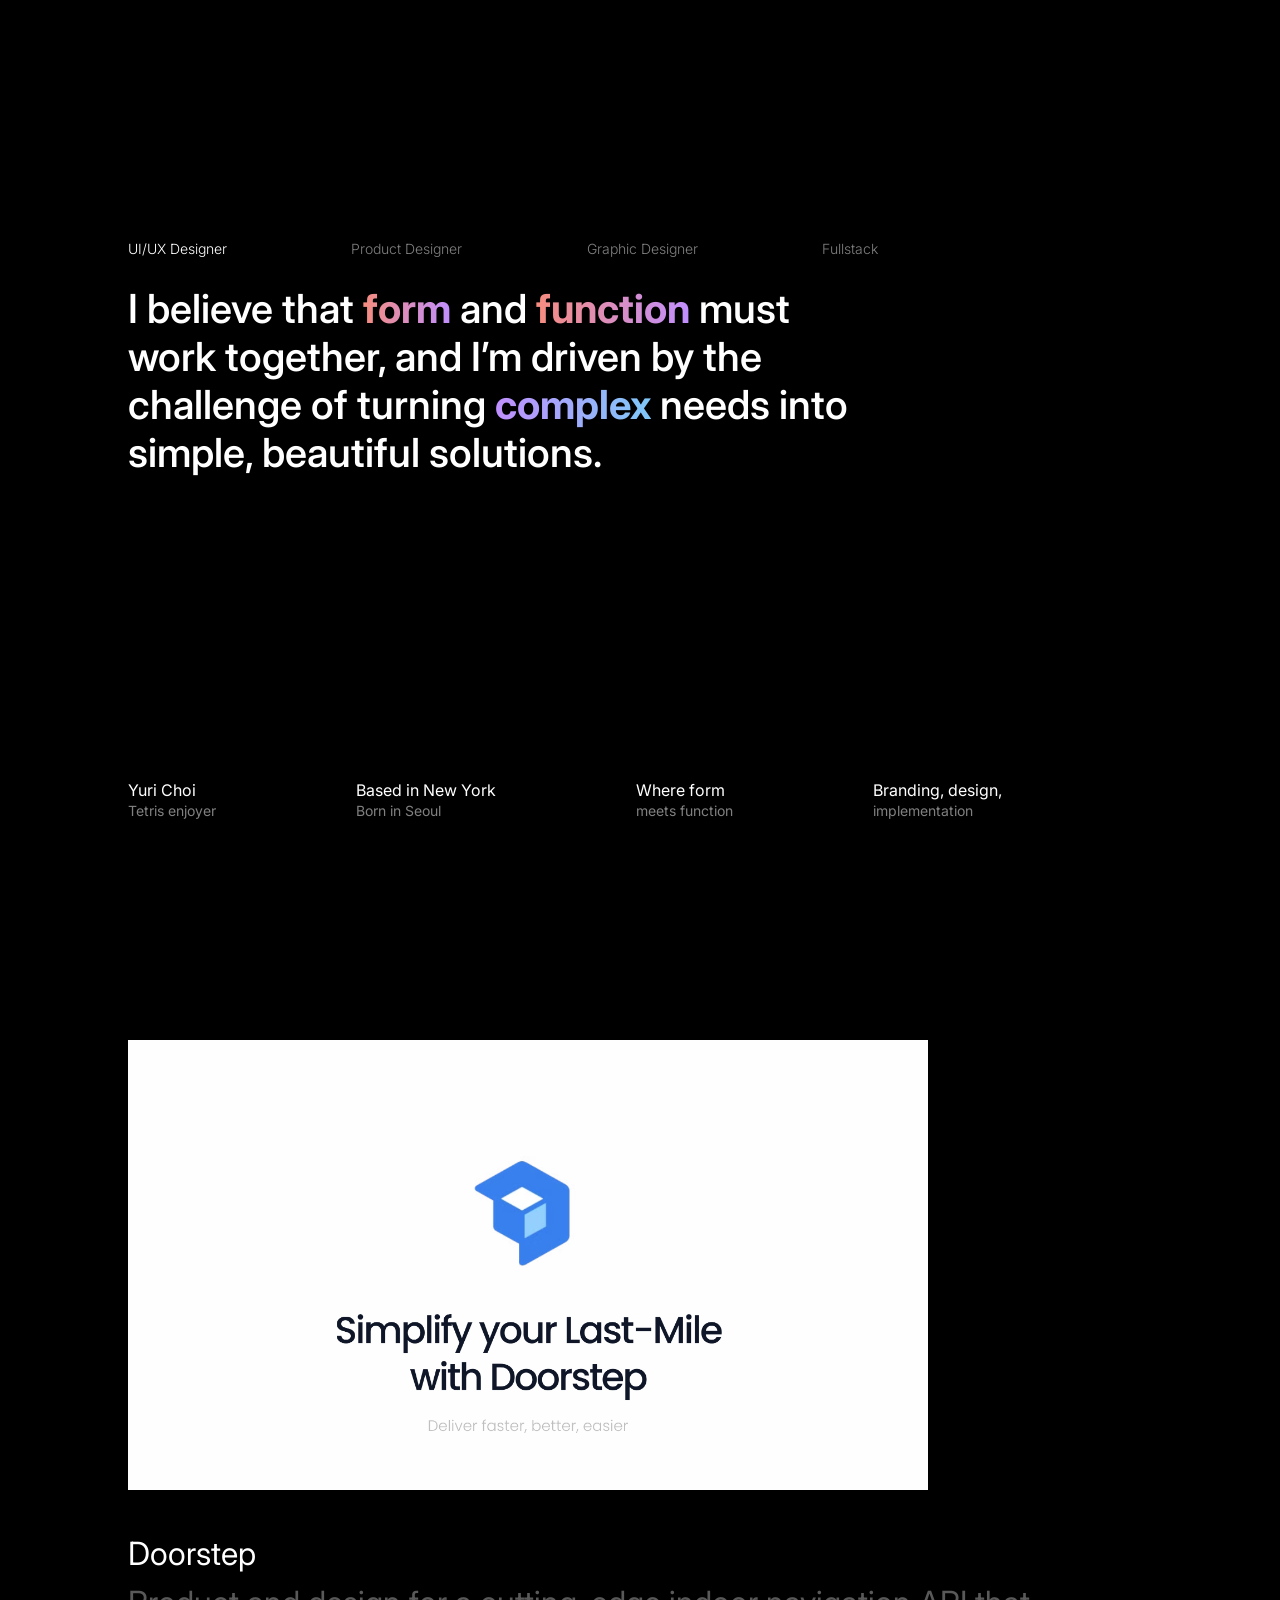
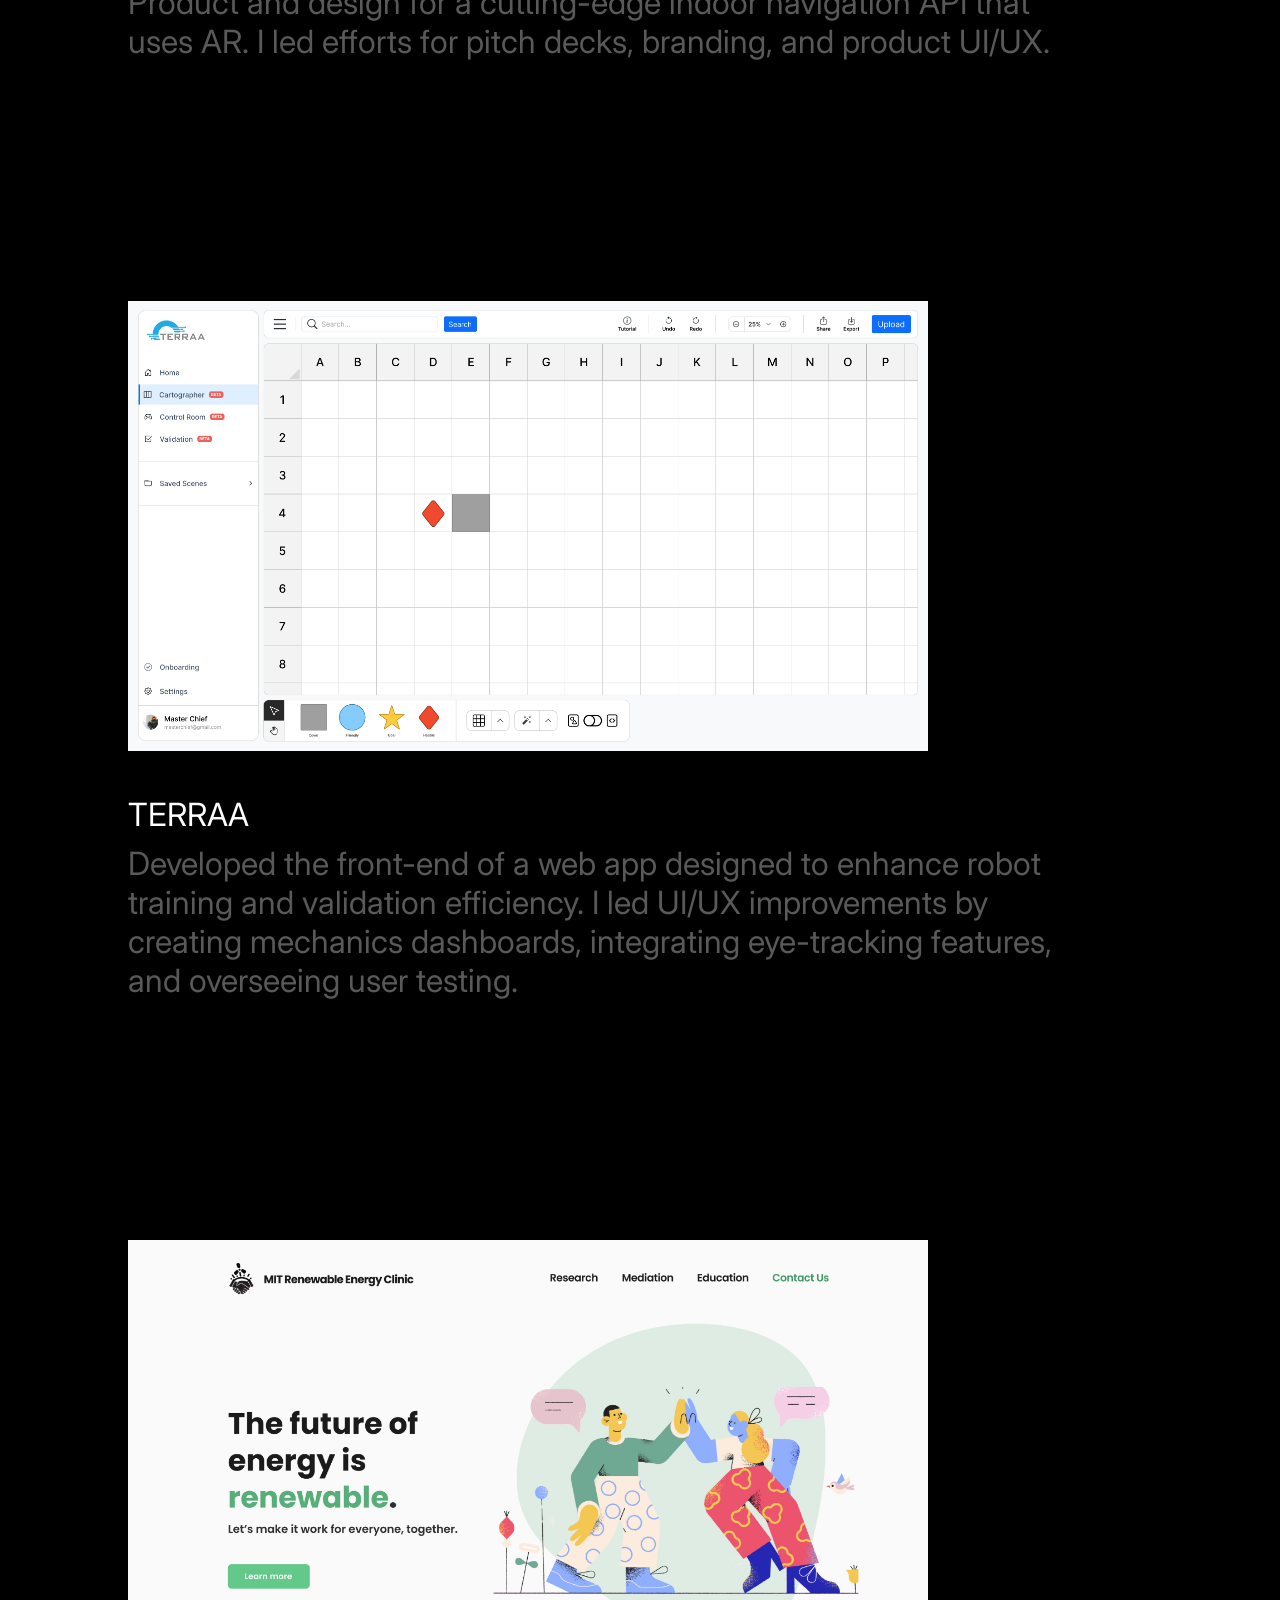
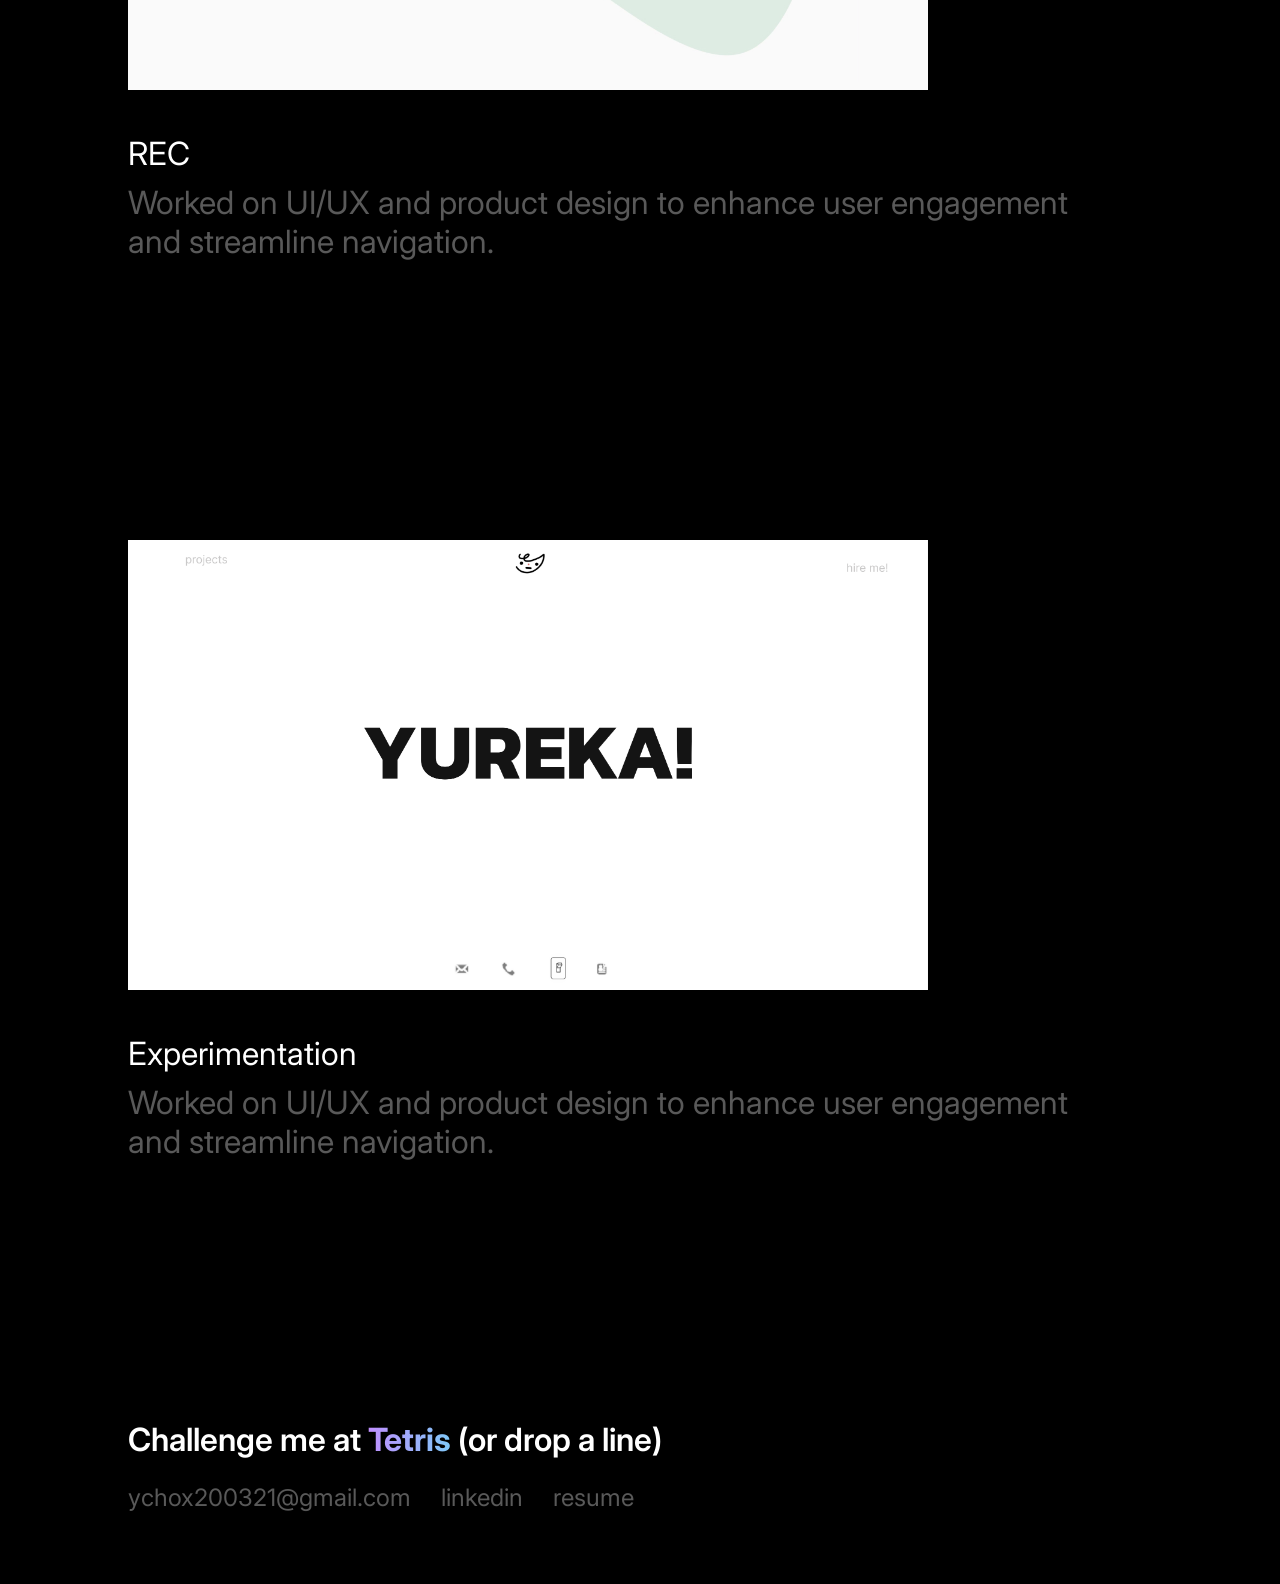
==== index.html @ b7917684 "main to index.html" ====
<!DOCTYPE html>
<html lang="en">
<head>
  <meta charset="UTF-8">
  <meta name="viewport" content="width=device-width, initial-scale=1.0">
  <title>Landing Page with Grid Scroll</title>
  <link href="https://fonts.googleapis.com/css2?family=Inter:wght@400;600;700&display=swap" rel="stylesheet">
  <link rel="stylesheet" href="css/styles.css">
</head>
<body>

    <!-- Loading Screen -->
    <div class="loading-screen" id="loading-screen">
      <div class="loading-text">yuri*choi</div>
  </div>

  <!-- Landing Section -->
  <section class="landing-page">
    <div class="content">
        <nav>
        <ul id="nav-menu">
            <li class="active">UI/UX Designer</li>
            <li>Product Designer</li>
            <li>Graphic Designer</li>
            <li>Fullstack</li>
        </ul>
        </nav>
        
        <main>
        <h1 id="dynamic-text">
            I bring end-to-end product acumen, from <span class="highlight highlight1">vision and strategy</span> to discovery and delivery.
            I'll <span class="highlight highlight2">partner</span> closely with you to generate the highest impact possible.
        </h1>
        </main>

      <footer>
        <div class="location">Yuri Choi<br><small>Tetris enjoyer</small></div>
        <div class="location">Based in New York<br><small>Born in Seoul</small></div>
        <div class="location">Where form<br><small>meets function</small></div>
        <div class="location">Branding, design, <br><small>implementation</small></div>
      </footer>
    </div>
  </section>

  <section class="slideshow-section">
    <div class="slideshow-container" id="slideshow">
      <div class="slide active">
        <div class="image-wrapper">
          <img src="images/doorstep1.png" alt="Slide 1">
        </div>
        
      </div>
      <div class="slide">
        <div class="image-wrapper">
          <img src="images/doorstep2.png" alt="Slide 2">
        </div>
        
      </div>

      <div class="slide">
        <div class="image-wrapper">
          <img src="images/ds.png" alt="Slide 3">
        </div>
      </div>

      <div class="slide">
        <div class="image-wrapper">
          <img src="images/doorstep3.png" alt="Slide 3">
        </div>
      </div>

      <div class="slide">
        <div class="image-wrapper">
          <img src="images/doorstep4.png" alt="Slide 3">
        </div>
      </div>
    </div>
    <div class="caption" id="dynamic-caption">
      Doorstep
      <span class="subtext">Product and design for a cutting-edge indoor navigation API that uses AR. I led efforts for pitch decks, branding, and product UI/UX.</span>
  </div>
  </section>


  <section class="slideshow-section">
    <div class="slideshow-container" id="slideshow-another">
      <div class="slide">
        <div class="image-wrapper">
          <img src="images/Cartographer (1).png" alt="Another Company Slide 2">
        </div>
      </div>
      <div class="slide">
        <div class="image-wrapper">
          <img src="images/Cartographer (2).png" alt="Another Company Slide 3">
        </div>
      </div>
      <div class="slide">
        <div class="image-wrapper">
          <img src="images/Cartographer3.png" alt="Another Company Slide 3">
        </div>
      </div>
    </div>
    <div class="caption" id="dynamic-caption">
      TERRAA
      <span class="subtext">Developed the front-end of a web app designed to enhance robot training and validation efficiency. I led UI/UX improvements by creating mechanics dashboards, integrating eye-tracking features, and overseeing user testing.</span>
    </div>
  </section>


  <section class="slideshow-section">
    <div class="slideshow-container" id="slideshow-rec">
      <div class="slide">
        <div class="image-wrapper">
          <img src="images/landing.png" alt="Another Company Slide 2">
        </div>
      </div>
      <div class="slide">
        <div class="image-wrapper">
          <img src="images/research.png" alt="Another Company Slide 3">
        </div>
      </div>
      <div class="slide">
        <div class="image-wrapper">
          <img src="images/Group 39573.png" alt="Another Company Slide 3">
        </div>
      </div>
      <div class="slide">
        <div class="image-wrapper">
          <img src="images/logos.png" alt="Another Company Slide 3">
        </div>
      </div>
    </div>
    <div class="caption" id="dynamic-caption">
      REC
      <span class="subtext">Worked on UI/UX and product design to enhance user engagement and streamline navigation.</span>
    </div>
  </section>


  <section class="slideshow-section">
    <div class="slideshow-container" id="slideshow-portfolio">
      <div class="slide">
        <div class="image-wrapper">
          <img src="images/exp3.png" alt="Another Company Slide 2">
        </div>
      </div> 

      <div class="slide">
        <div class="image-wrapper">
          <img src="images/exp2.png" alt="Another Company Slide 3">
        </div>
      </div>

      <div class="slide">
        <div class="image-wrapper">
          <img src="images/experiment3.png" alt="Another Company Slide 3">
        </div>
      </div>

      <div class="slide">
        <div class="image-wrapper">
          <img src="images/exp5.png" alt="Another Company Slide 3">
        </div>
      </div>

    </div>
    <div class="caption" id="dynamic-caption">
      Experimentation
      <span class="subtext">Worked on UI/UX and product design to enhance user engagement and streamline navigation.</span>
    </div>
  </section>



  <!-- Black Footer Section -->
  <section class="footer-banner">
    <p>Challenge me at <span class="highlight highlight3">Tetris</span> (or drop a line)</p>
    <span class="sub">
      <a href="mailto:ychox200321@gmail.com">ychox200321@gmail.com</a> 
      <a href="https://www.linkedin.com/in/yurichoiprofile/" target="_blank" style="margin-left: 24px;">linkedin</a>
      <a href="https://www.linkedin.com/in/yurichoiprofile/" target="_blank" style="margin-left: 24px;">resume</a>
    </span>
  </section>
  




  <script src="js/scripts.js"></script>
</body>
</html>
---- css/styles.css ----
* {
    margin: 0;
    padding: 0;
    box-sizing: border-box;
  }
  
  body {
    font-family: 'Inter', sans-serif;
    background-color: #000;
    color: #fff;
    scroll-behavior: smooth; 
    user-select: none; 
    padding-right: 12%;
    padding-left: 10%;

  }
  
  img {
    -webkit-user-drag: none;
  }
  
  /* Landing Page */
  .landing-page {
    display: flex;
    justify-content: center;
    align-items: start;
    flex-direction: column;
    min-height: 100vh;
    position: relative;
    text-align: center;
  }
  
  .content {
    max-width: 750px;
    margin-top: -120px;
    width: 100%;
    text-align: left;

    min-height: 300px; /* set a minimum height to accommodate long text */
    display: flex;
    flex-direction: column;
    justify-content: flex-start; 

  }
  
  nav ul {
    list-style: none;
    display: flex;
    justify-content: space-between;
    gap: 20px;
    margin-bottom: 28px;
        
    opacity: 0;
    animation: slideInRight 1.4s ease forwards 0.7s;
    animation-delay: 2.1s;
  }
  
  nav ul li {
    color: rgba(255, 255, 255, 0.5);
    font-size: 14px;
    font-weight: 300;
    cursor: pointer; 
    transition: color 0.3s;
  }
  
  nav ul li:hover {
    color: #fff;
  }

  
  nav ul li.active {
    color: #fff;
  }
  
  main h1 {
    font-size: 40px;
    font-weight: 550;
    letter-spacing: -24%;
    line-height: 48px;
    pointer-events: none;
    text-align: left;

        
    opacity: 0;
    animation: slideInRight 1.4s ease forwards 0.7s; 
    animation-delay: 2.4s;
  }
  
  main h1 .highlight1, main h1 .highlight2 {
    background: linear-gradient(to right, #f68c7f, #c08fff); /* Gradient from orange to purple */
    -webkit-background-clip: text;
    color: transparent; /* Use the gradient as the text color */
  }

  .highlight1 {
    background: linear-gradient(to right, #f68c7f, #c08fff);
    -webkit-background-clip: text;
    color: transparent;
    font-weight: bold;
}

.highlight2 {
    background: linear-gradient(to right, #7fc8f8, #f68c7f);
    -webkit-background-clip: text;
    color: transparent;
    font-weight: bold;
}

.highlight3 {
    background: linear-gradient(to right, #c08fff, #7fc8f8);
    -webkit-background-clip: text;
    color: transparent;
    font-weight: bold;
}


  
  /* Footer aligned across full width of the parent container */
  footer {
    display: flex;
    justify-content: space-between;
    width: 100%; 
    max-width: 100%;
    position: absolute;
    bottom: 80px;
        
    opacity: 0; 
    animation: slideInRight 1.6s ease forwards 0.7s;
    animation-delay: 2.6s;
  }
  
  .location {
    font-size: 16px;
  }
  
  .location small {
    font-size: 14px;
    font-weight: 400;
    color: rgba(255, 255, 255, 0.5);
  }
  
  /* Slideshow Section */
  .slideshow-section {
    display: flex;
    justify-content: center;

    flex-direction: column;
    min-height: 100vh;  
    /* background-color: #111; */
    text-align: center;
    
    
  }

  .slideshow-container {
    position: relative;
    width: 90%;
    max-width: 800px;
    display: flex;
    justify-content: center;
    align-items: center;
    flex-direction: column;
    
}

.image-wrapper {
    width: 100%;
    aspect-ratio: 16/9;
    display: flex;
    justify-content: center;
    align-items: center;
    overflow: hidden;
    cursor: pointer; 
}

.image-wrapper img {
    width: 100%;
    height: 100%;
    object-fit: cover; 
}

  
  .caption {
    color: #fff;
    font-size: 32px;
    margin-top: 20px;
    text-align: left;
    padding-top: 24px;
    margin-right: 50px;
    font-weight: 400;
    

    
  }

  .caption .subtext {
    display: block;
    /* font-size: 24px; */
    font-weight: 400;
    color: #595959;
    margin-top: 5px;
    margin-top: 10px;
}

  .slide {
    display: none;
    position: relative;
  }
  
  .active {
    display: block;
  }
  
  .slideshow-container {
    position: relative;
    cursor: pointer; 
  }
  
  .slideshow-container:hover::before,
  .slideshow-container:hover::after {
    content: '';
    position: absolute;
    width: 50%;
    height: 100%;
    top: 0;
    cursor: pointer;
  }
  
  .slideshow-container:hover::before {
    left: 0;
    cursor: url('left-arrow.png'), auto; /* Change cursor to left arrow */
  }
  
  .slideshow-container:hover::after {
    right: 0;
    cursor: url('right-arrow.png'), auto; /* Change cursor to right arrow */
  }

  /* Footer Banner Styling */
.footer-banner {
  background-color: #000; /* Black background */
  color: #fff; /* White text */
  text-align: left;
  padding-top: 120px;
  padding-bottom: 72px;
  font-size: 32px;
  font-weight: 600;
  position: relative;
  bottom: 0;
  width: 100%;
  z-index: 1;
}

.footer-banner p {
  margin: 0;
}



.footer-banner .sub {
  display: block; /* Ensures it appears on a new line */
  font-size: 24px; /* Smaller font size for subtext */
  color: #595959; 
  font-weight: 400;
  margin-top: 24px;
  
  
}

.footer-banner .sub a {
  color: #595959; 
  text-decoration:none;
  transition: color 0.3s ease;
  
  
  
}

.footer-banner .sub a:hover {
  color: transparent;  
  background: linear-gradient(to right, #f68c7f, #c08fff);
  -webkit-background-clip: text;
}



/* Loading Screen */
.loading-screen {
  position: fixed;
  top: 0;
  left: 0;
  width: 100%;
  height: 100%;
  background-color: #000;
  display: flex;
  justify-content: flex-start; /* Align content to the left */
  align-items: center;
  padding-left: 10%; /* Adds left padding */
  z-index: 9999;
  overflow: hidden;
}

.loading-text {
  font-size: 96px; 
  font-weight: 400;
  /* background: linear-gradient(to right, #f68c7f, #c08fff); */
  background-color: white;
  -webkit-background-clip: text;
  letter-spacing: -6px;
  animation: slideout 1.2s ease forwards 0.9s; 
}

/* Keyframes for loading in and sliding out animation */
@keyframes loadSlide {
  0% {
      opacity: 0;
      transform: translateX(0); /* Initial position */
  }
  30% {
      opacity: 1;
      transform: translateX(0); /* Fade in and stay left-aligned */
  }
  70% {
      opacity: 1;
      transform: translateX(0); /* Pause briefly */
  }
  100% {
      opacity: 0;
      transform: translateX(100%); /* Slide out to the right */
  }
}

/* Hide the loading screen after animation */
.hidden {
  display: none;
}

@keyframes slideout {
0% {
    opacity: 1;
    transform: translateY(0); /* Slight upward movement */
}
100% {
    opacity: 0;
    transform: translateY(-300px); /* Moves to its final position */
}
}

@keyframes slideInRight {
  0% {
    opacity: 0;
    transform: translateY(150px); /* Slight upward movement */
}
100% {
    opacity: 1;
    transform: translateY(0); /* Moves to its final position */
}
}








  @media screen and (min-width:1200px) {
    footer {
      justify-content: left;
      gap: 140px;
    }
  }

  @media screen and (max-width: 1180px) {


    main h1 {
        font-size: 40px;
    }

 

    .caption {
        font-size: 24px;
    }
}
  


@media screen and (max-width: 768px) {

    .caption {
        font-size: 18px;
    }


    main h1 {
        font-size: 32px;
        line-height: 32px;
    }

    .footer-banner {
      font-size: 28px;
    }
    .footer-banner .sub {
      font-size: 24px;
    }
}

@media screen and (max-width: 710px) {

  .caption {
      font-size: 16px;
  }


  main h1 {
      font-size: 32px;
      line-height: 36px;
  }

  .location {
    font-size: 12px;
  }
  .location small {
    font-size: 10px;  
  }
  nav ul li {
    font-size: 14px;
  }
  .footer-banner {
    font-size: 24px;
  }
  .footer-banner .sub {
    font-size: 20px;
  }
}

@media screen and (max-width: 590px) {
  nav ul li {
    font-size: 11px;
  }
  .location {
    font-size: 11px;
  }
  .location small {
    font-size: 10px;
  }
  .footer-banner {
    font-size: 20px;
  }
  .footer-banner .sub {
    font-size: 16px;
  }
}

@media screen and (max-width: 480px) {
    body {
        padding-left: 3%;
        padding-right: 3%;
    }

    .caption {
        font-size: 12px;
    }

 

    main h1 {
        font-size: 28px;
        line-height: 36px;
    }
    .footer-banner {
      font-size: 16px;
    }
    .footer-banner .sub {
      font-size: 12px;
    }
}
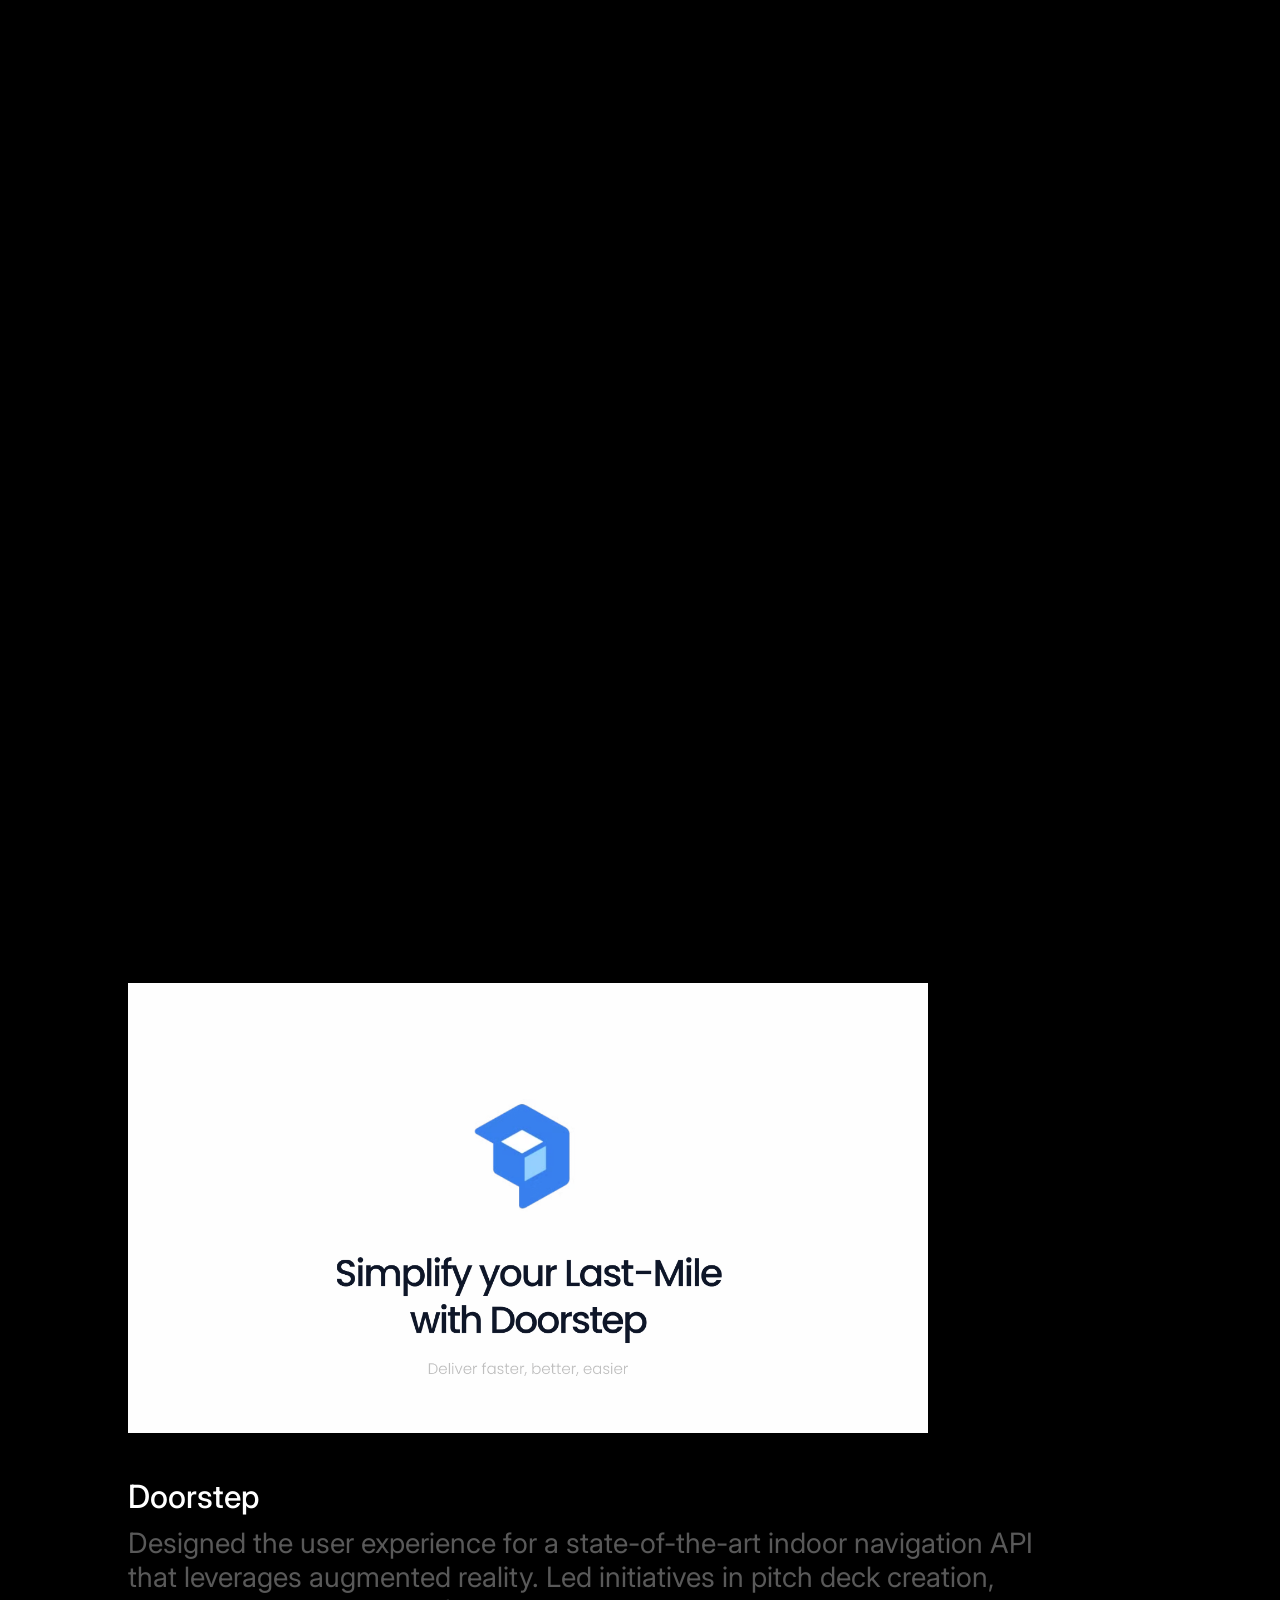
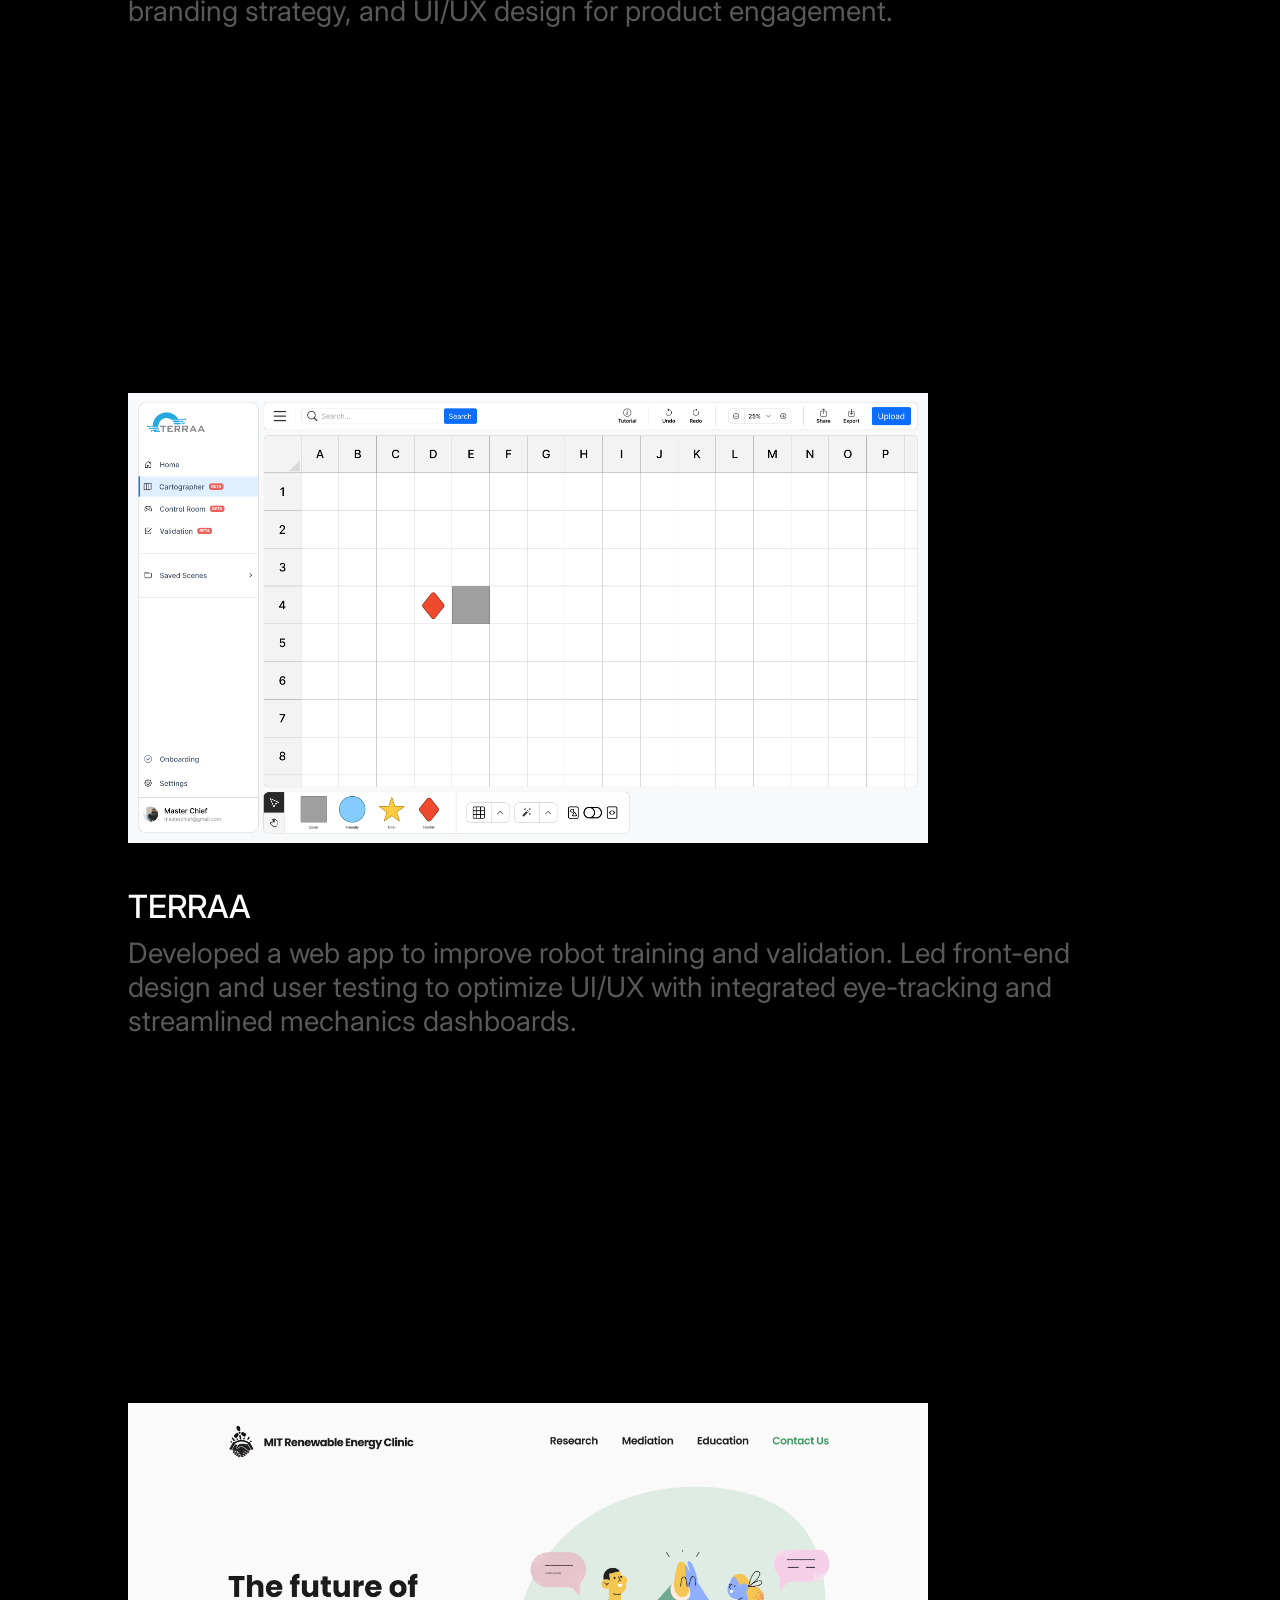
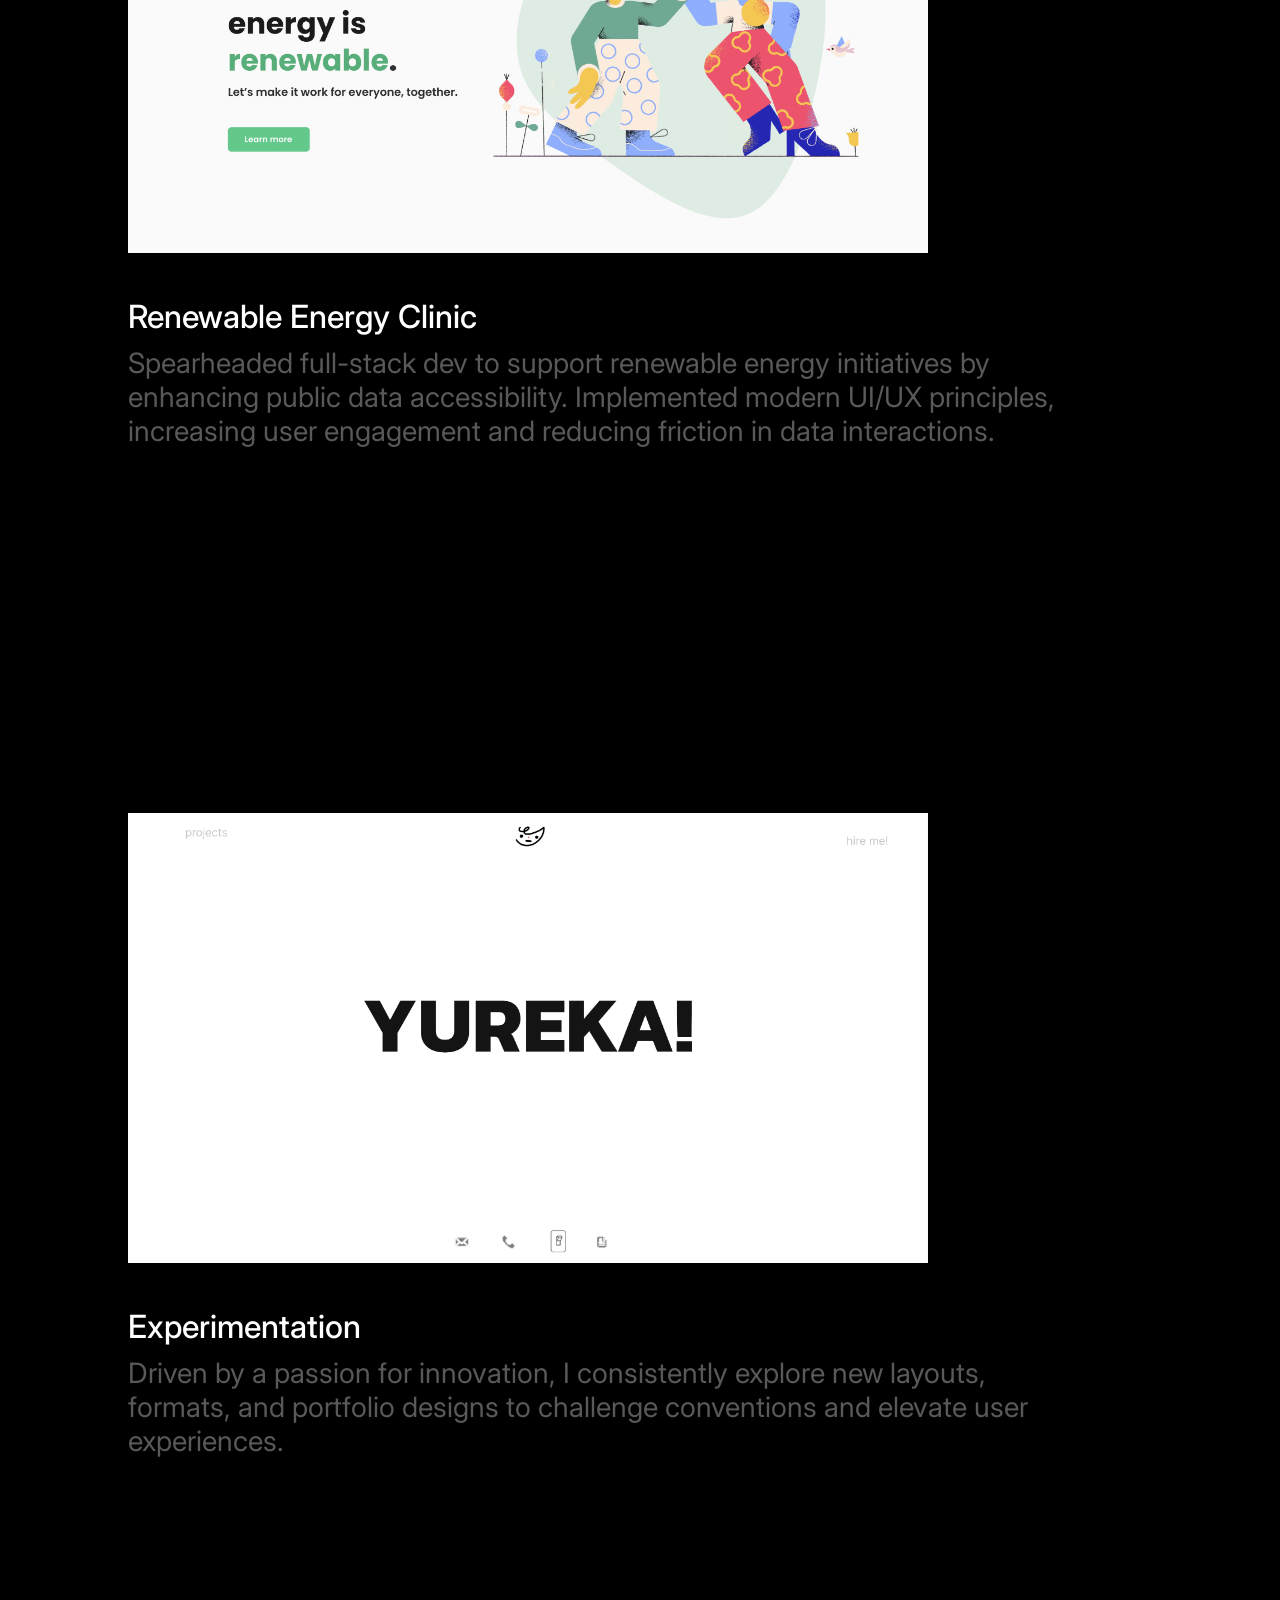
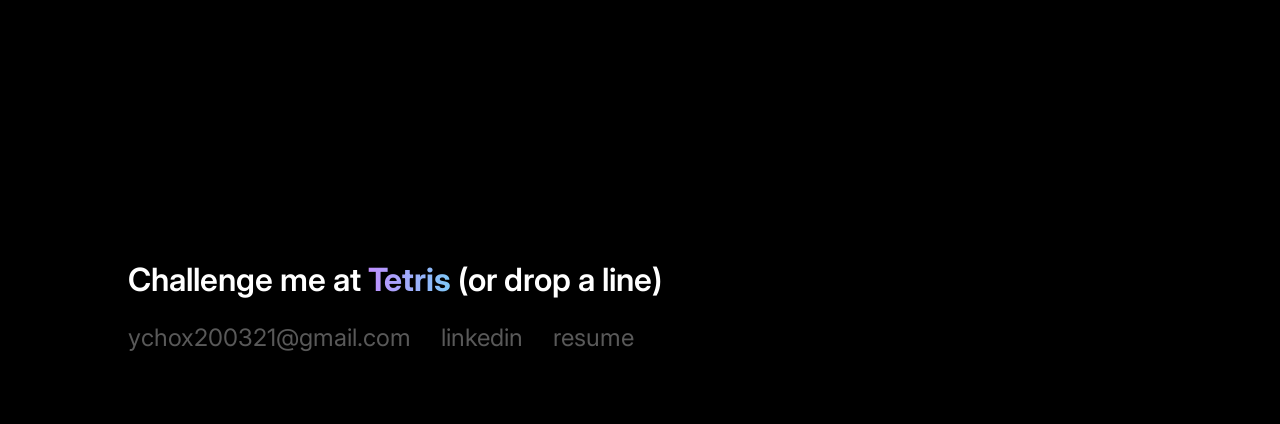
==== commit d45917dc: "arrow cursors" ====
--- a/index.html
+++ b/index.html
@@ -3,7 +3,7 @@
 <head>
   <meta charset="UTF-8">
   <meta name="viewport" content="width=device-width, initial-scale=1.0">
-  <title>Landing Page with Grid Scroll</title>
+  <title>yuri*choi</title>
   <link href="https://fonts.googleapis.com/css2?family=Inter:wght@400;600;700&display=swap" rel="stylesheet">
   <link rel="stylesheet" href="css/styles.css">
 </head>
@@ -77,7 +77,7 @@
     </div>
     <div class="caption" id="dynamic-caption">
       Doorstep
-      <span class="subtext">Product and design for a cutting-edge indoor navigation API that uses AR. I led efforts for pitch decks, branding, and product UI/UX.</span>
+      <span class="subtext">Designed the user experience for a state-of-the-art indoor navigation API that leverages augmented reality. Led initiatives in pitch deck creation, branding strategy, and UI/UX design for product engagement.</span>
   </div>
   </section>
 
@@ -102,7 +102,7 @@
     </div>
     <div class="caption" id="dynamic-caption">
       TERRAA
-      <span class="subtext">Developed the front-end of a web app designed to enhance robot training and validation efficiency. I led UI/UX improvements by creating mechanics dashboards, integrating eye-tracking features, and overseeing user testing.</span>
+      <span class="subtext">Developed a web app to improve robot training and validation. Led front-end design and user testing to optimize UI/UX with integrated eye-tracking and streamlined mechanics dashboards.</span>
     </div>
   </section>
 
@@ -131,8 +131,8 @@
       </div>
     </div>
     <div class="caption" id="dynamic-caption">
-      REC
-      <span class="subtext">Worked on UI/UX and product design to enhance user engagement and streamline navigation.</span>
+      Renewable Energy Clinic
+      <span class="subtext">Spearheaded full-stack dev to support renewable energy initiatives by enhancing public data accessibility. Implemented modern UI/UX principles, increasing user engagement and reducing friction in data interactions.</span>
     </div>
   </section>
 
@@ -166,7 +166,7 @@
     </div>
     <div class="caption" id="dynamic-caption">
       Experimentation
-      <span class="subtext">Worked on UI/UX and product design to enhance user engagement and streamline navigation.</span>
+      <span class="subtext">Driven by a passion for innovation, I consistently explore new layouts, formats, and portfolio designs to challenge conventions and elevate user experiences.</span>
     </div>
   </section>
 
@@ -174,14 +174,14 @@
 
   <!-- Black Footer Section -->
   <section class="footer-banner">
-    <p>Challenge me at <span class="highlight highlight3">Tetris</span> (or drop a line)</p>
+    <!-- <p>Challenge me at <span class="highlight highlight3">Tetris</span> (or drop a line)</p> -->
+    <p>Challenge me at <a href="https://tetris.com/play-tetris" target="_blank" class="highlight highlight3">Tetris</a> (or drop a line)</p>
     <span class="sub">
       <a href="mailto:ychox200321@gmail.com">ychox200321@gmail.com</a> 
       <a href="https://www.linkedin.com/in/yurichoiprofile/" target="_blank" style="margin-left: 24px;">linkedin</a>
-      <a href="https://www.linkedin.com/in/yurichoiprofile/" target="_blank" style="margin-left: 24px;">resume</a>
+      <a href="images/Choi, Yuri Resume (6).pdf" target="_blank" style="margin-left: 24px;">resume</a>
     </span>
   </section>
-  
 
 
 
--- a/css/styles.css
+++ b/css/styles.css
@@ -145,9 +145,10 @@
     justify-content: center;
 
     flex-direction: column;
-    min-height: 100vh;  
+    min-height: 90vh;  
     /* background-color: #111; */
     text-align: center;
+    margin-bottom: 200px;
     
     
   }
@@ -170,7 +171,7 @@
     justify-content: center;
     align-items: center;
     overflow: hidden;
-    cursor: pointer; 
+    /* cursor: pointer;  */
 }
 
 .image-wrapper img {
@@ -187,7 +188,7 @@
     text-align: left;
     padding-top: 24px;
     margin-right: 50px;
-    font-weight: 400;
+    font-weight: 500;
     
 
     
@@ -195,7 +196,7 @@
 
   .caption .subtext {
     display: block;
-    /* font-size: 24px; */
+    font-size: 28px;
     font-weight: 400;
     color: #595959;
     margin-top: 5px;
@@ -215,26 +216,33 @@
     position: relative;
     cursor: pointer; 
   }
-  
-  .slideshow-container:hover::before,
-  .slideshow-container:hover::after {
+
+  .slideshow-container::before {
+    content: '';
+    position: absolute;
+    width: 50%; /* Left side only */
+    height: 100%;
+    top: 0;
+    left: 0;
+    z-index: 1;
+    cursor: url('[data-uri]'), pointer;;
+ }
+ 
+ /* Optional: Right side for symmetry if needed */
+ .slideshow-container::after {
     content: '';
     position: absolute;
     width: 50%;
     height: 100%;
     top: 0;
-    cursor: pointer;
-  }
-  
-  .slideshow-container:hover::before {
-    left: 0;
-    cursor: url('left-arrow.png'), auto; /* Change cursor to left arrow */
-  }
-  
-  .slideshow-container:hover::after {
     right: 0;
-    cursor: url('right-arrow.png'), auto; /* Change cursor to right arrow */
-  }
+    cursor: url('[data-uri]'), pointer;
+ }
+  
+
+  
+
+
 
   /* Footer Banner Styling */
 .footer-banner {
@@ -360,10 +368,6 @@
 
 
 
-
-
-
-
   @media screen and (min-width:1200px) {
     footer {
       justify-content: left;
@@ -378,19 +382,34 @@
         font-size: 40px;
     }
 
- 
+    .caption {
+      font-size: 28px;
+    }
+
+    .caption .subtext {
+        font-size: 24px;
+    }
+
+    .slideshow-section {
+      min-height: 80vh;
+    }
+
+    
+}
+  
+
+
+@media screen and (max-width: 768px) {
 
     .caption {
         font-size: 24px;
     }
-}
-  
-
-
-@media screen and (max-width: 768px) {
-
-    .caption {
-        font-size: 18px;
+    .caption .subtext {
+      font-size: 20px;
+      
+    }
+    .slideshow-section {
+      min-height: 60vh;
     }
 
 
@@ -408,12 +427,6 @@
 }
 
 @media screen and (max-width: 710px) {
-
-  .caption {
-      font-size: 16px;
-  }
-
-
   main h1 {
       font-size: 32px;
       line-height: 36px;
@@ -452,6 +465,17 @@
   .footer-banner .sub {
     font-size: 16px;
   }
+  .caption {
+    font-size: 20px;
+}
+.caption .subtext {
+  font-size: 18px;
+  
+}
+.slideshow-section {
+  min-height: 50vh;
+}
+
 }
 
 @media screen and (max-width: 480px) {
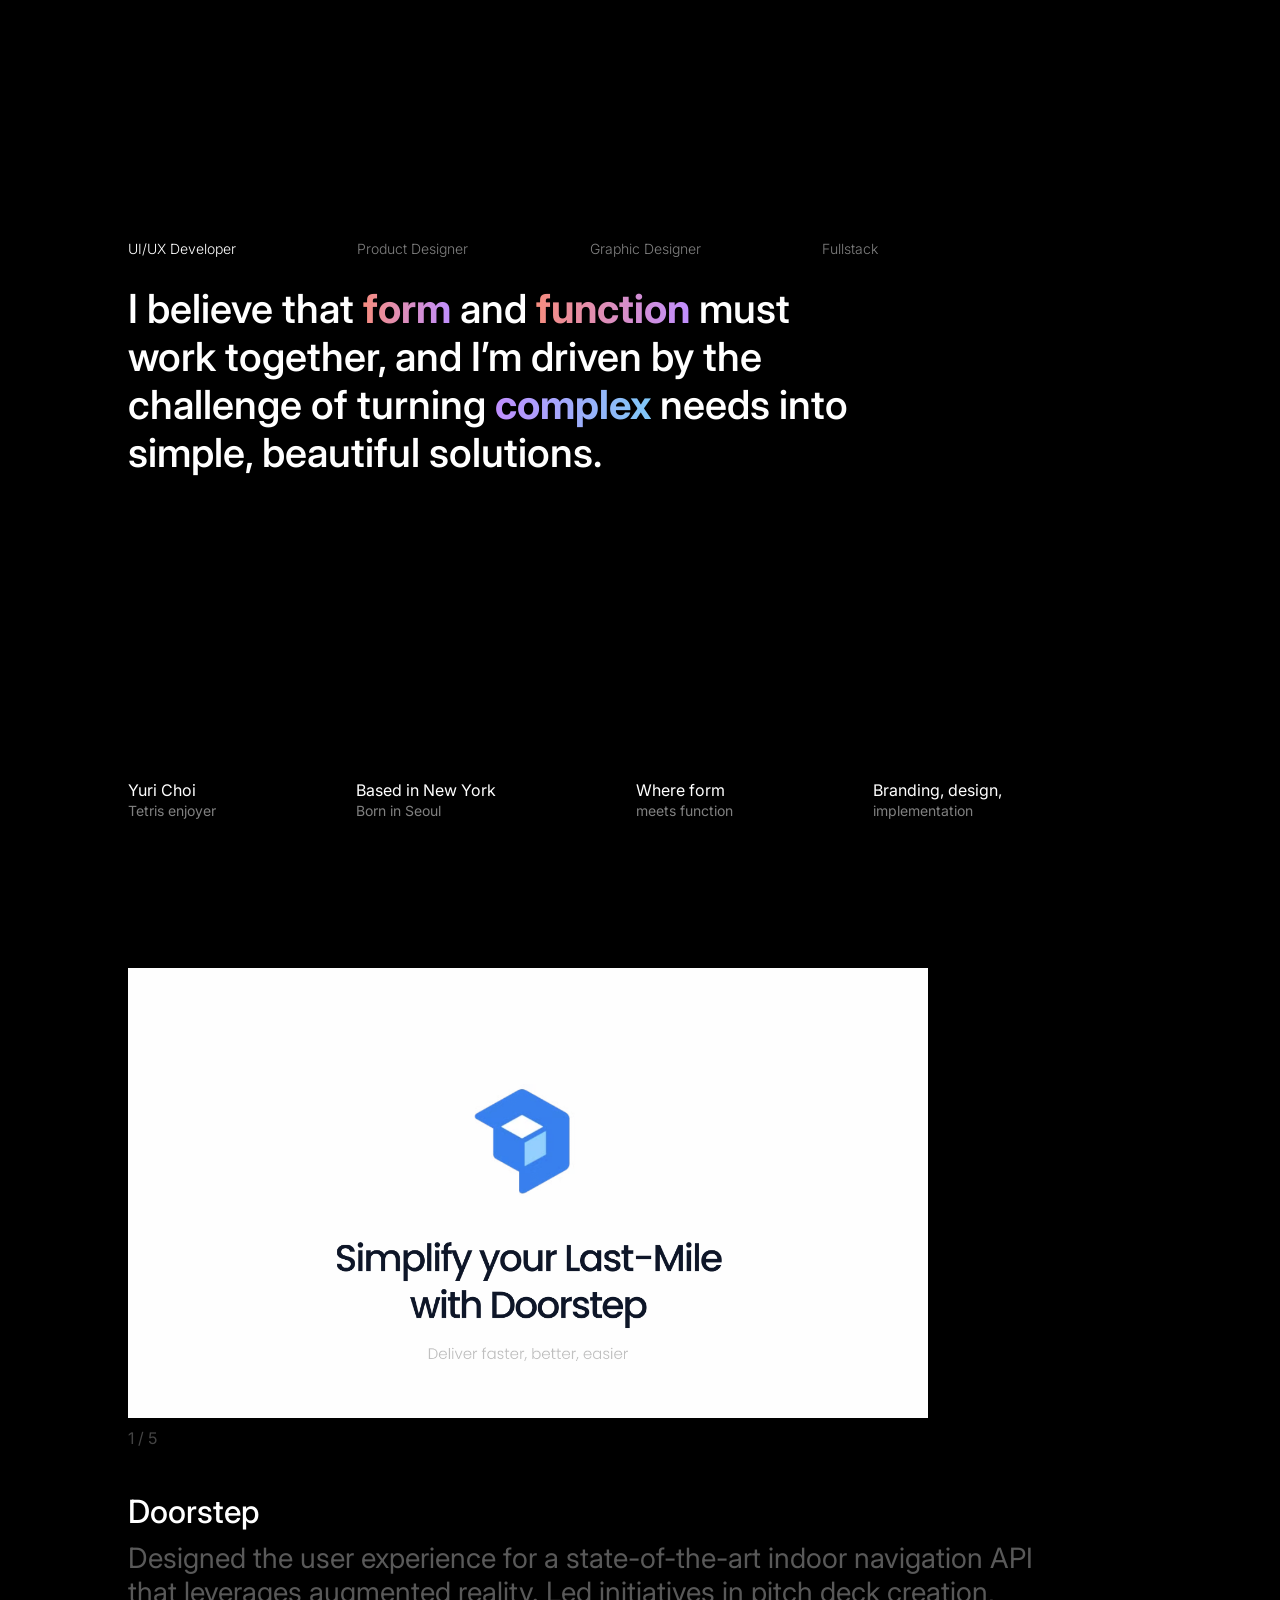
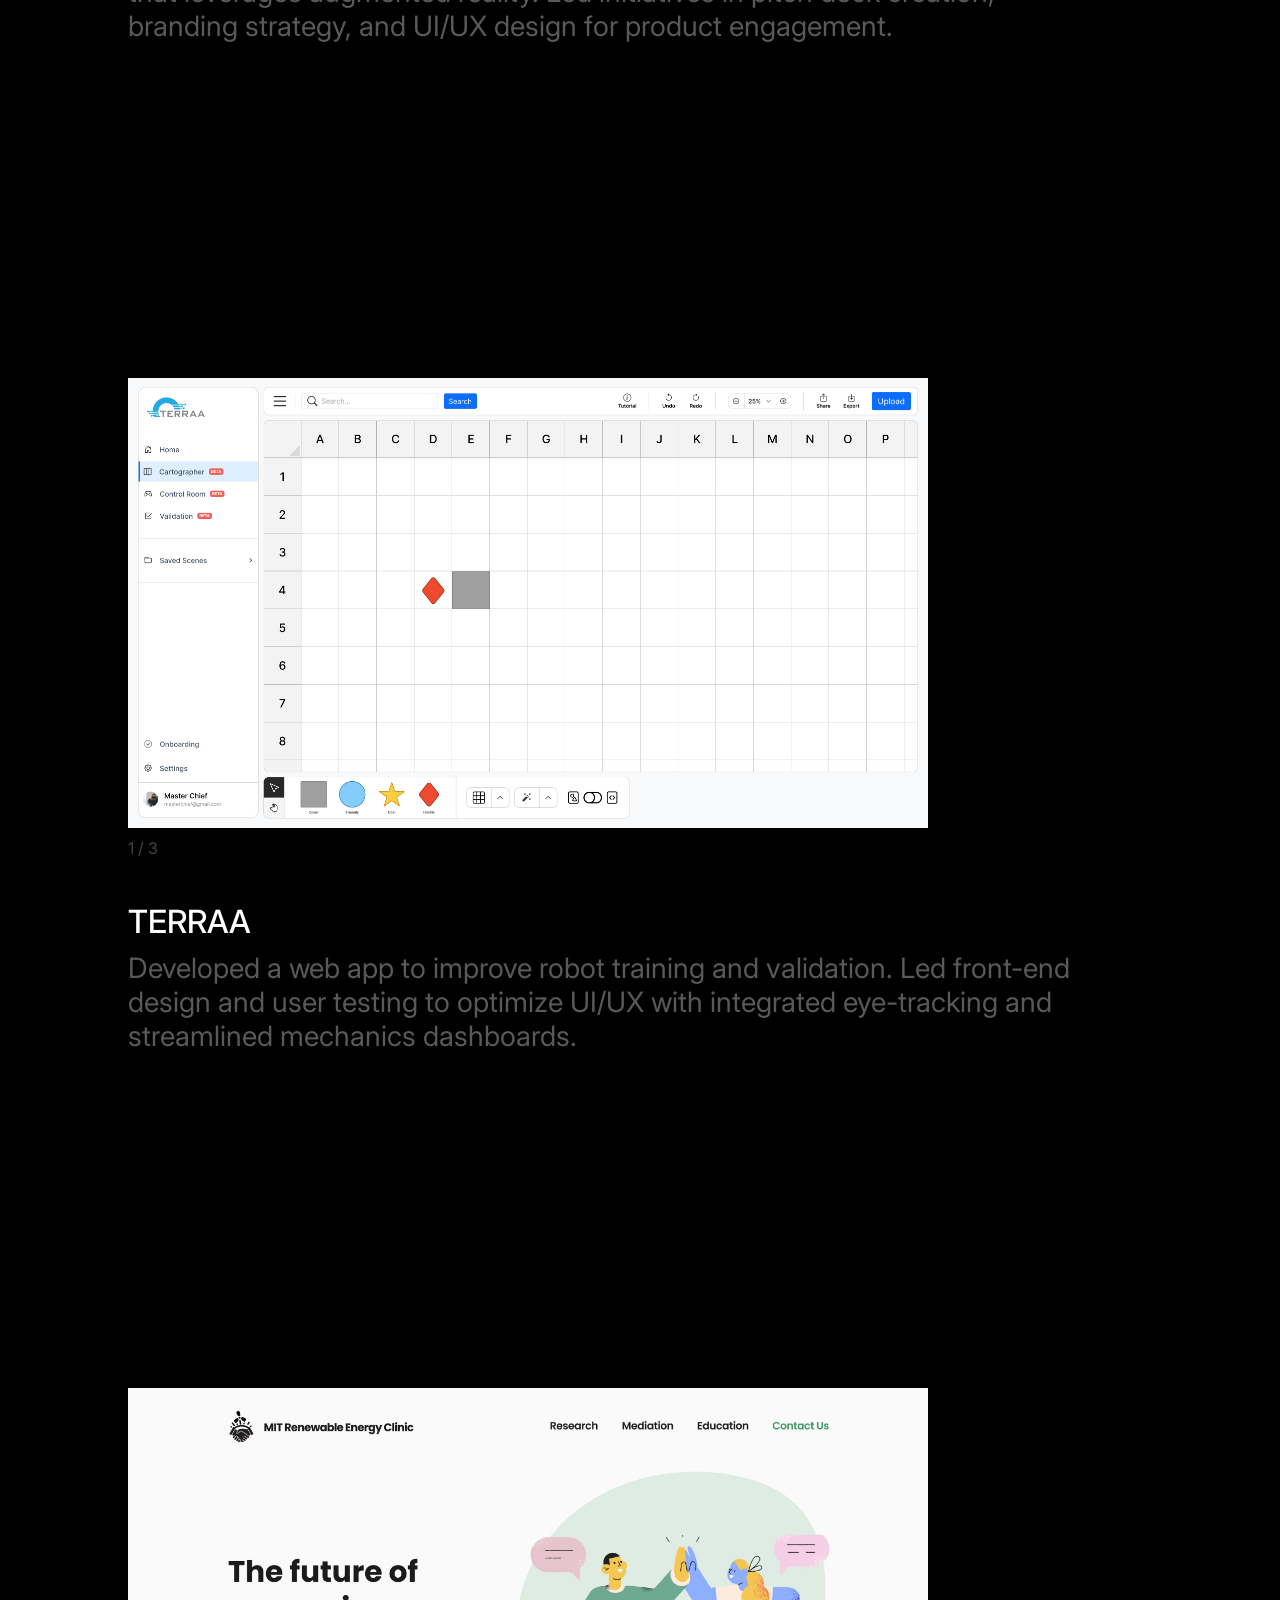
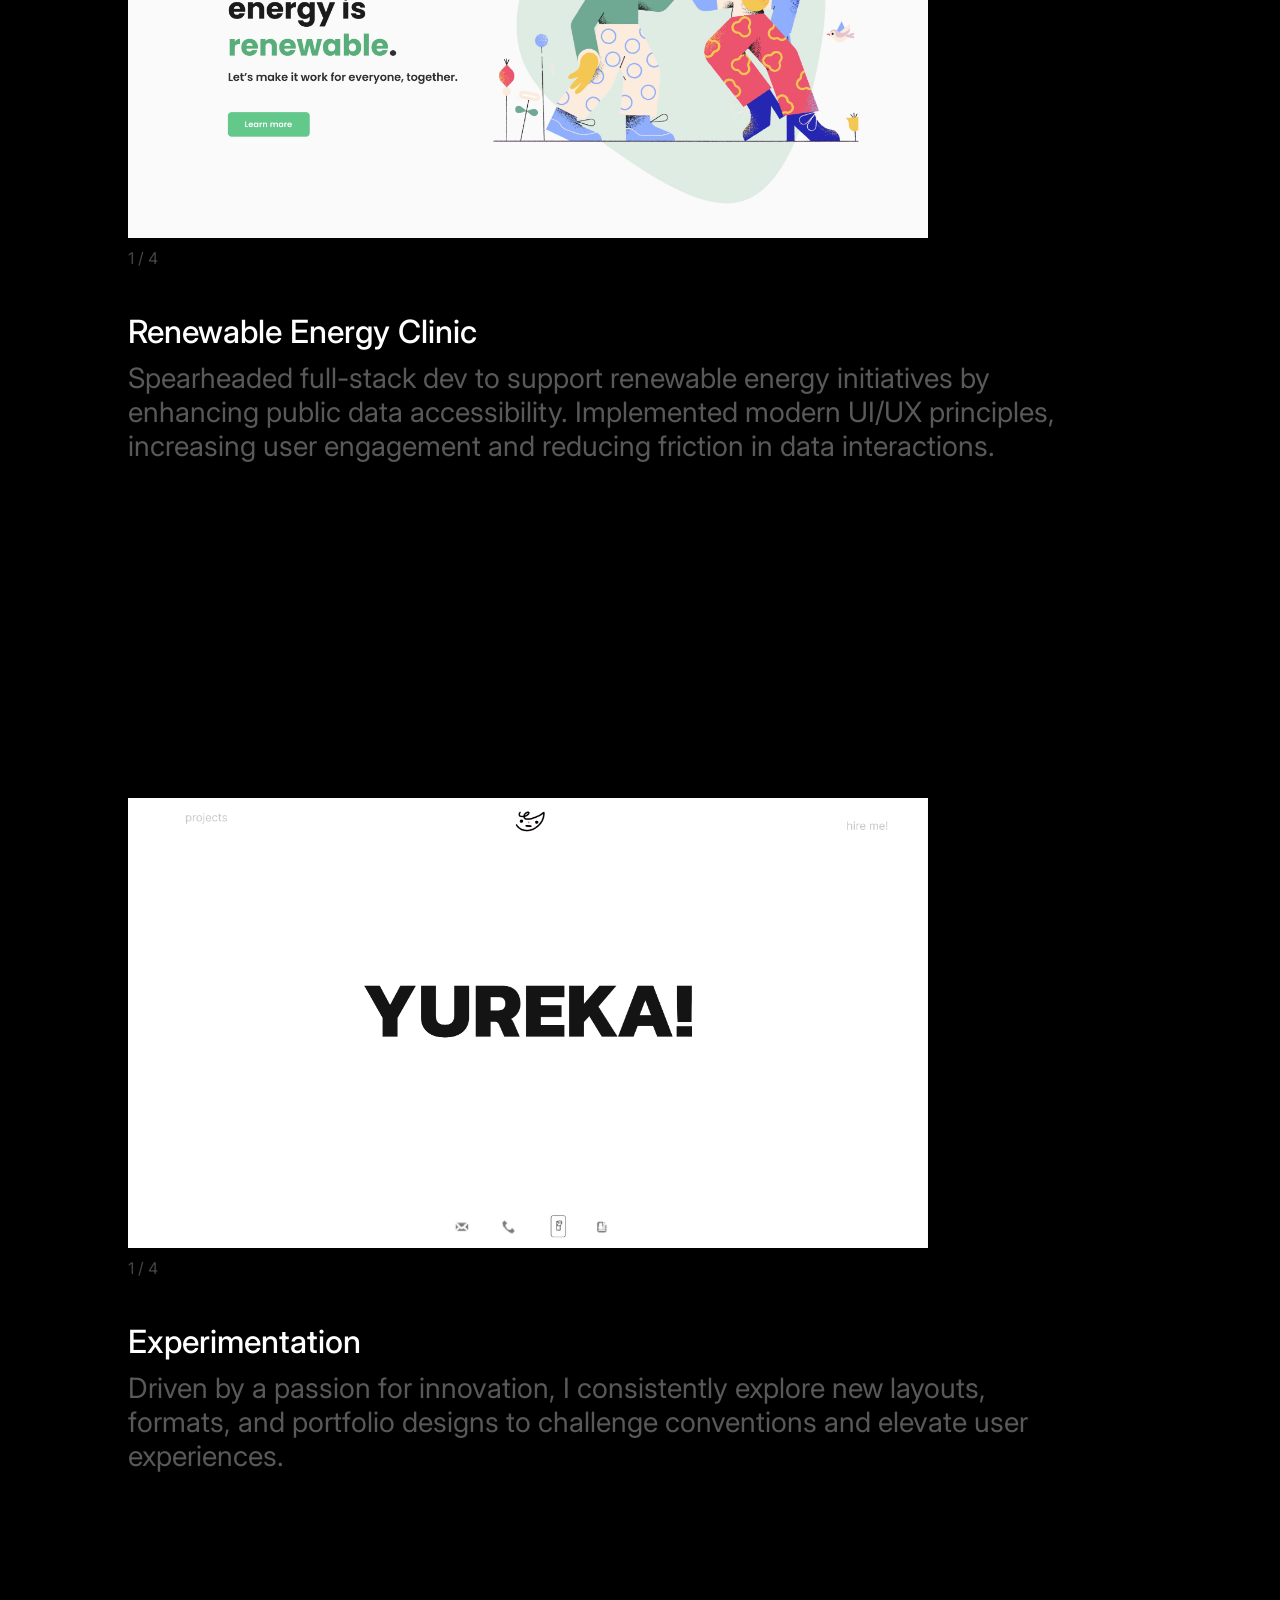
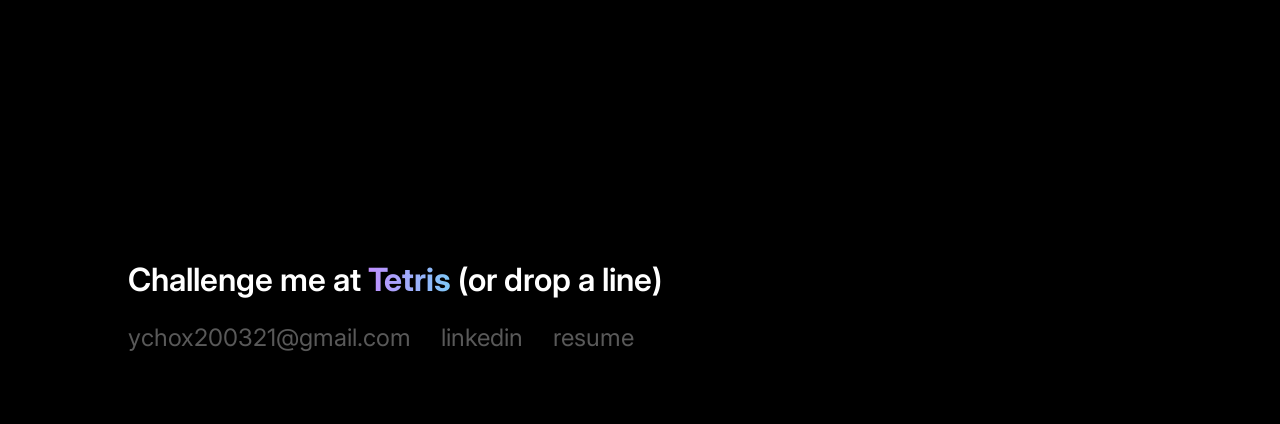
==== commit 338030c8: "page counter" ====
--- a/index.html
+++ b/index.html
@@ -19,7 +19,7 @@
     <div class="content">
         <nav>
         <ul id="nav-menu">
-            <li class="active">UI/UX Designer</li>
+            <li class="active">UI/UX Developer</li>
             <li>Product Designer</li>
             <li>Graphic Designer</li>
             <li>Fullstack</li>
@@ -75,6 +75,8 @@
         </div>
       </div>
     </div>
+    <div class="slide-counter" id="slide-counter-slideshow">1 / 5</div>
+
     <div class="caption" id="dynamic-caption">
       Doorstep
       <span class="subtext">Designed the user experience for a state-of-the-art indoor navigation API that leverages augmented reality. Led initiatives in pitch deck creation, branding strategy, and UI/UX design for product engagement.</span>
@@ -100,6 +102,8 @@
         </div>
       </div>
     </div>
+    <div class="slide-counter" id="slide-counter-slideshow-another">1 / 3</div>
+
     <div class="caption" id="dynamic-caption">
       TERRAA
       <span class="subtext">Developed a web app to improve robot training and validation. Led front-end design and user testing to optimize UI/UX with integrated eye-tracking and streamlined mechanics dashboards.</span>
@@ -130,6 +134,8 @@
         </div>
       </div>
     </div>
+    <div class="slide-counter" id="slide-counter-slideshow-rec">1 / 4</div>
+
     <div class="caption" id="dynamic-caption">
       Renewable Energy Clinic
       <span class="subtext">Spearheaded full-stack dev to support renewable energy initiatives by enhancing public data accessibility. Implemented modern UI/UX principles, increasing user engagement and reducing friction in data interactions.</span>
@@ -164,6 +170,8 @@
       </div>
 
     </div>
+    <div class="slide-counter" id="slide-counter-slideshow-portfolio">1 / 4</div>
+
     <div class="caption" id="dynamic-caption">
       Experimentation
       <span class="subtext">Driven by a passion for innovation, I consistently explore new layouts, formats, and portfolio designs to challenge conventions and elevate user experiences.</span>
--- a/css/styles.css
+++ b/css/styles.css
@@ -216,6 +216,15 @@
     position: relative;
     cursor: pointer; 
   }
+
+  .slide-counter {
+    text-align: left;
+    font-size: 16px;
+    margin-top: 10px;
+    font-family: 'Inter', sans-serif;
+    color: #444444;
+  }
+   
 
   .slideshow-container::before {
     content: '';
